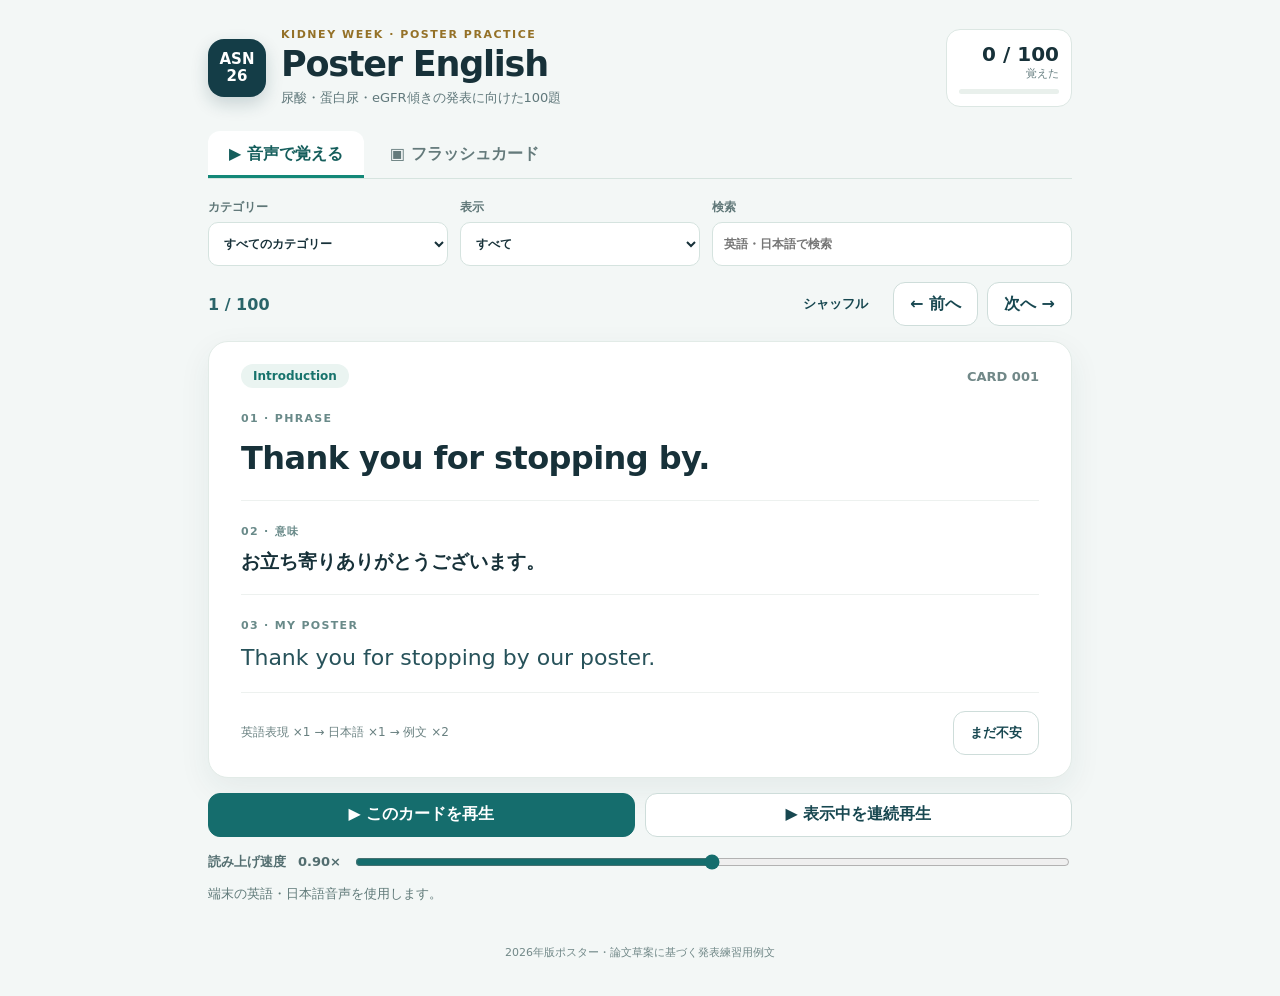
==== asn-poster-2026/www/index.html @ 5c3e6dd9 "Add ASN 2026 poster English Android app and 100 cards" ====
<!doctype html>
<html lang="ja">
<head>
  <meta charset="utf-8">
  <meta name="viewport" content="width=device-width, initial-scale=1, viewport-fit=cover">
  <meta name="theme-color" content="#143d47">
  <meta name="description" content="ASN Kidney Week 2026のポスター発表に特化した英語表現100題">
  <title>ASN 2026 Poster Input</title>
  <link rel="icon" href="icon.svg" type="image/svg+xml">
  <link rel="manifest" href="manifest.webmanifest">
  <link rel="stylesheet" href="styles.css">
  <script src="cards-data.js" defer></script>
  <script src="study-core.js" defer></script>
  <script src="app.js" defer></script>
</head>
<body>
  <div class="shell">
    <header class="masthead">
      <div class="identity"><span class="seal" aria-hidden="true">ASN<br>26</span><div><p class="eyebrow">KIDNEY WEEK · POSTER PRACTICE</p><h1>Poster English</h1><p class="subtitle">尿酸・蛋白尿・eGFR傾きの発表に向けた100題</p></div></div>
      <div class="progress" aria-live="polite"><strong id="progressText">0 / 100</strong><span>覚えた</span><div class="progress-track"><div id="progressFill"></div></div></div>
    </header>
    <nav class="tabs" aria-label="学習モード">
      <button type="button" class="tab active" id="listenTab" aria-selected="true">▶ 音声で覚える</button>
      <button type="button" class="tab" id="flashTab" aria-selected="false">▣ フラッシュカード</button>
    </nav>
    <main>
      <section class="filters" aria-label="絞り込み">
        <label>カテゴリー<select id="category"><option value="all">すべてのカテゴリー</option></select></label>
        <label>表示<select id="status"><option value="all">すべて</option><option value="unlearned">まだ不安</option><option value="learned">覚えた</option></select></label>
        <label class="search-label">検索<input id="search" type="search" placeholder="英語・日本語で検索" autocomplete="off"></label>
      </section>
      <div class="workbar">
        <span id="position" aria-live="polite">1 / 100</span>
        <button type="button" id="shuffle" class="quiet" aria-pressed="false">シャッフル</button>
        <button type="button" id="previous" aria-label="前のカード">← 前へ</button>
        <button type="button" id="next" aria-label="次のカード">次へ →</button>
      </div>
      <section id="listenPanel" aria-label="音声カード">
        <article class="study-card" id="studyCard">
          <div class="card-meta"><span class="pill" id="listenCategory"></span><span id="listenNumber"></span></div>
          <div class="item"><span class="step">01 · PHRASE</span><p class="expression" id="phrase"></p></div>
          <div class="item"><span class="step">02 · 意味</span><p class="translation" id="japanese"></p></div>
          <div class="item"><span class="step">03 · MY POSTER</span><p class="example" id="example"></p></div>
          <div class="card-footer"><span>英語表現 ×1 → 日本語 ×1 → 例文 ×2</span><button type="button" id="learnButton" class="mark">まだ不安</button></div>
        </article>
        <div class="playbar"><button type="button" id="playOne" class="primary">▶ このカードを再生</button><button type="button" id="playAll">▶ 表示中を連続再生</button><button type="button" id="stop" hidden>■ 停止</button></div>
        <label class="speed-label">読み上げ速度 <span id="rateLabel">0.90×</span><input type="range" id="rate" min="0.65" max="1.15" step="0.05" value="0.90"></label>
        <p class="play-status" id="playStatus" role="status" aria-live="polite">端末の英語・日本語音声を使用します。</p>
      </section>
      <section id="flashPanel" aria-label="フラッシュカード" hidden>
        <div class="flash-options"><label>表面<select id="flashDirection"><option value="ja">日本語 → 英語</option><option value="en">英語 → 日本語</option></select></label><span>カードをタップして答えを表示</span></div>
        <button type="button" class="flash-card" id="flip" aria-label="答えを表示"><span class="card-meta"><span class="pill" id="flashCategory"></span><span id="flashNumber"></span></span><span class="flash-label" id="flashPromptLabel"></span><strong class="flash-prompt" id="flashPrompt"></strong><span class="flash-answer" id="flashAnswer" hidden></span><span class="flash-hint" id="flashHint">タップして答えを見る ↗</span></button>
        <div class="flash-actions"><button type="button" id="flashPlay">▶ 音声を再生</button><button type="button" id="flashLearn" class="mark">まだ不安</button><button type="button" id="flashNext" class="primary">次のカード →</button></div>
      </section>
      <p id="empty" class="empty" hidden>該当するカードがありません。絞り込みを変更してください。</p>
    </main>
    <footer>2026年版ポスター・論文草案に基づく発表練習用例文</footer>
  </div>
</body>
</html>
---- asn-poster-2026/www/styles.css ----
:root {
  font-family: system-ui, -apple-system, "Segoe UI", sans-serif;
  color: #173139;
  background: #f3f7f6;
  font-size: 16px;
}
* { box-sizing: border-box; }
body { margin: 0; }
button, input, select { font: inherit; }
button {
  cursor: pointer; border: 1px solid #ceddda; border-radius: 12px;
  background: #fff; color: #174750; min-height: 44px;
  padding: 10px 16px; font-weight: 700;
}
button:focus-visible, input:focus-visible, select:focus-visible { outline: 3px solid #dfb554; outline-offset: 2px; }
button:hover { border-color: #137b78; }
button:disabled { opacity: .45; cursor: not-allowed; }
[hidden] { display: none !important; }
.shell { max-width: 900px; margin: auto; padding: env(safe-area-inset-top) 18px calc(36px + env(safe-area-inset-bottom)); }
.masthead { display: flex; justify-content: space-between; align-items: center; gap: 18px; padding: 28px 0 24px; }
.identity { display: flex; align-items: center; gap: 15px; }
.seal { width: 58px; height: 58px; display: grid; place-content: center; text-align: center; border-radius: 16px; background: #143d47; color: #fff; font-size: 15px; font-weight: 900; line-height: 1.1; box-shadow: 0 7px 17px #123d4730; }
.eyebrow { font-size: 11px; color: #947127; letter-spacing: .14em; font-weight: 900; margin: 0 0 4px; }
h1 { margin: 0; font-size: clamp(25px, 5vw, 35px); line-height: 1.12; letter-spacing: -.035em; }
.subtitle { margin: 5px 0 0; font-size: 13px; color: #60787b; }
.progress { min-width: 126px; padding: 12px; border: 1px solid #dce7e3; background: #fff; border-radius: 14px; text-align: right; }
.progress strong { font-size: 20px; }
.progress span { font-size: 11px; color: #667e80; display: block; }
.progress-track { height: 5px; border-radius: 5px; background: #e9f0ec; margin-top: 8px; overflow: hidden; }
.progress-track > div { width: 0; height: 100%; background: #138878; }
.tabs { display: flex; border-bottom: 1px solid #d6e4df; gap: 5px; }
.tab { border: 0; border-radius: 12px 12px 0 0; background: transparent; color: #647a7b; padding: 13px 21px; }
.tab.active { background: #fff; color: #155e5c; box-shadow: inset 0 -3px #138878; }
.filters { display: grid; grid-template-columns: 1fr 1fr 1.5fr; gap: 12px; padding: 20px 0 16px; }
.filters label, .flash-options label { display: grid; gap: 6px; color: #5f7778; font-size: 12px; font-weight: 700; }
select, input[type=search] { width: 100%; min-height: 44px; border: 1px solid #d5e3df; border-radius: 10px; background: #fff; color: #173139; padding: 9px 11px; }
.workbar { display: flex; align-items: center; gap: 9px; margin-bottom: 15px; }
.workbar #position { font-weight: 800; margin-right: auto; color: #2a6469; }
.workbar .quiet { border: 0; background: transparent; font-size: 13px; }
.study-card, .flash-card { background: #fff; border: 1px solid #e2ebe7; border-radius: 20px; box-shadow: 0 11px 32px #23464b12; }
.study-card { padding: 22px clamp(19px, 4vw, 32px); }
.card-meta { display: flex; justify-content: space-between; align-items: center; color: #718888; font-size: 13px; font-weight: 750; }
.pill { background: #eaf4f1; color: #17736c; border-radius: 99px; padding: 5px 12px; font-size: 12px; }
.item { padding: 19px 0 18px; border-bottom: 1px solid #edf1ef; }
.step { font-size: 11px; font-weight: 900; letter-spacing: .12em; color: #698a89; }
.item p { margin: 9px 0 0; line-height: 1.46; }
.expression { font-size: clamp(23px, 4.2vw, 32px); font-weight: 760; letter-spacing: -.018em; }
.translation { font-size: 19px; font-weight: 650; }
.example { font-size: clamp(18px, 3vw, 22px); color: #27525a; }
.card-footer { display: flex; align-items: center; justify-content: space-between; gap: 12px; padding-top: 18px; }
.card-footer > span { font-size: 12px; color: #698080; }
.mark { flex: none; font-size: 13px; }
.mark.learned { background: #e2f5ed; border-color: #86cfab; color: #135c42; }
.playbar, .flash-actions { display: flex; gap: 10px; margin: 15px 0; }
.primary { background: #156d6d; border-color: #156d6d; color: #fff; }
.primary:hover { background: #105a5b; color: #fff; }
.playbar button { flex: 1; }
.speed-label { display: flex; align-items: center; gap: 12px; font-size: 13px; font-weight: 700; color: #536e70; }
.speed-label input { flex: 1; accent-color: #156d6d; }
.play-status { color: #607a79; min-height: 24px; font-size: 13px; }
.flash-options { display: flex; align-items: end; justify-content: space-between; gap: 10px; margin: 0 0 14px; color: #687e80; font-size: 12px; }
.flash-options label { min-width: 180px; }
.flash-card { width: 100%; min-height: 340px; display: flex; flex-direction: column; text-align: center; justify-content: flex-start; padding: 20px clamp(18px, 4vw, 32px); color: #173139; }
.flash-card > .card-meta { width: 100%; }
.flash-label { font-size: 12px; color: #758c8b; letter-spacing: .1em; margin-top: 50px; }
.flash-prompt { font-size: clamp(23px, 4vw, 31px); line-height: 1.4; margin: 12px auto 15px; max-width: 680px; }
.flash-answer { padding: 15px 0; border-top: 1px solid #e6efeb; width: 100%; font-size: 19px; line-height: 1.6; color: #235b5b; white-space: pre-line; }
.flash-hint { margin-top: auto; color: #55797a; font-size: 13px; }
.flash-actions > * { flex: 1; }
.empty { text-align: center; background: #fff; padding: 36px; border-radius: 16px; color: #657a7c; }
footer { font-size: 11px; color: #718888; margin-top: 36px; text-align: center; }
@media (max-width: 650px) {
  .shell { padding-left: 12px; padding-right: 12px; }
  .masthead { align-items: flex-start; }
  .seal { width: 46px; height: 46px; font-size: 12px; }
  .identity { gap: 9px; }
  .progress { min-width: 92px; padding: 9px; }
  .progress strong { font-size: 15px; }
  .subtitle { font-size: 11px; }
  .filters { grid-template-columns: 1fr 1fr; }
  .search-label { grid-column: 1 / -1; }
  .workbar { flex-wrap: wrap; }
  .workbar #position { flex: 1; }
  .workbar #previous, .workbar #next { order: 2; flex: 1; }
  .card-footer { align-items: flex-start; flex-direction: column; }
  .playbar, .flash-actions { flex-wrap: wrap; }
  .playbar button, .flash-actions button { min-width: calc(50% - 5px); }
  .flash-options > span { max-width: 135px; }
  .tab { flex: 1; padding: 12px 5px; font-size: 13px; }
}
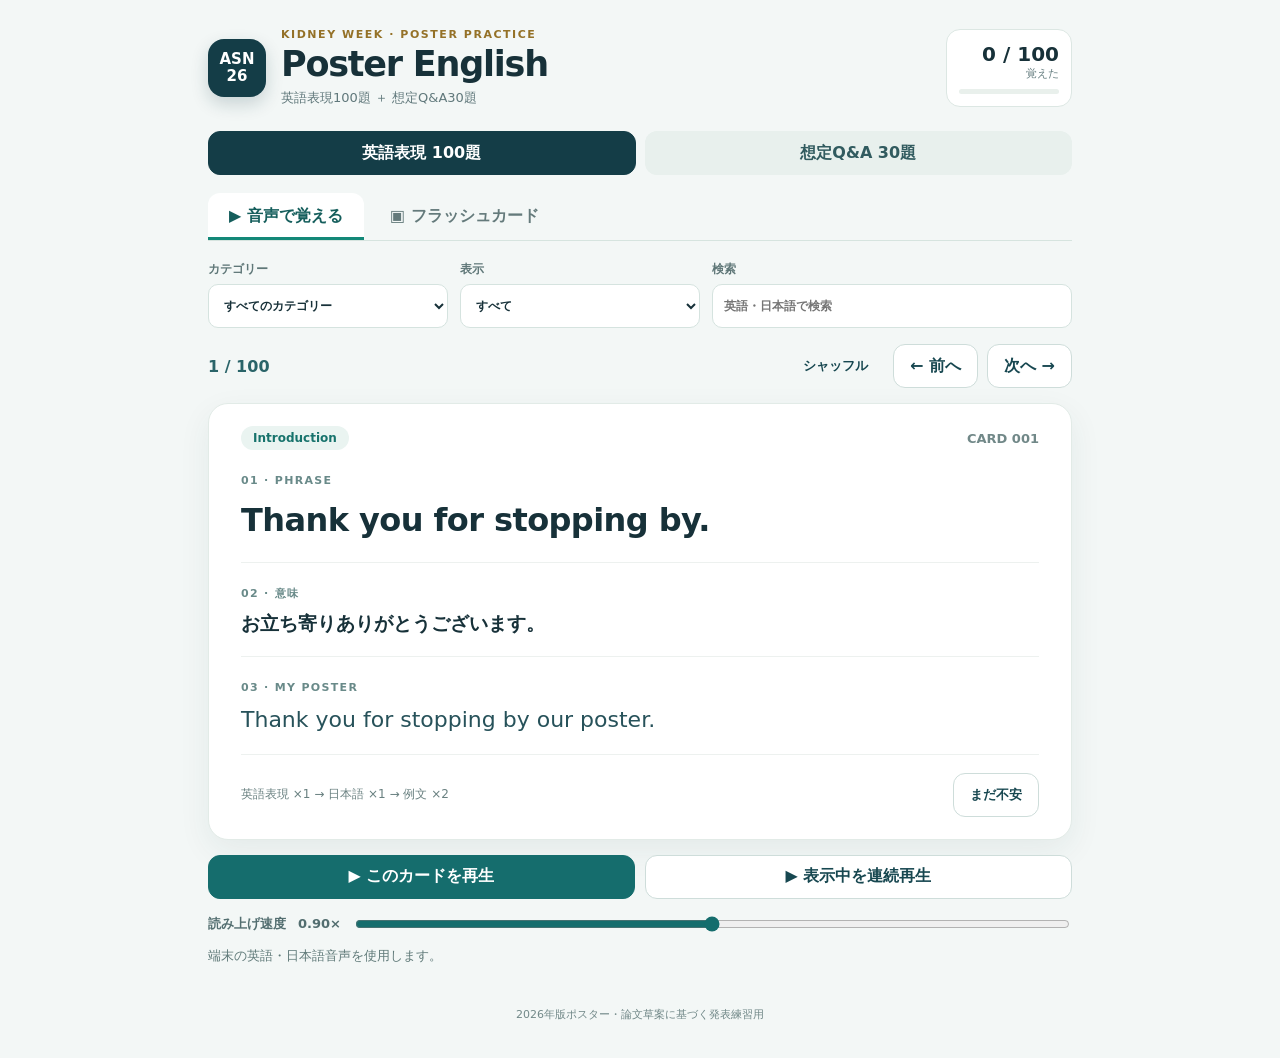
==== commit eb2e874f: "Add 30 English poster Q&A cards with audio and flashcards" ====
--- a/asn-poster-2026/www/index.html
+++ b/asn-poster-2026/www/index.html
@@ -4,21 +4,26 @@
   <meta charset="utf-8">
   <meta name="viewport" content="width=device-width, initial-scale=1, viewport-fit=cover">
   <meta name="theme-color" content="#143d47">
-  <meta name="description" content="ASN Kidney Week 2026のポスター発表に特化した英語表現100題">
+  <meta name="description" content="ASN Kidney Week 2026のポスター発表向け英語表現100題と想定Q&A30題">
   <title>ASN 2026 Poster Input</title>
   <link rel="icon" href="icon.svg" type="image/svg+xml">
   <link rel="manifest" href="manifest.webmanifest">
   <link rel="stylesheet" href="styles.css">
   <script src="cards-data.js" defer></script>
+  <script src="qa-data.js" defer></script>
   <script src="study-core.js" defer></script>
   <script src="app.js" defer></script>
 </head>
 <body>
   <div class="shell">
     <header class="masthead">
-      <div class="identity"><span class="seal" aria-hidden="true">ASN<br>26</span><div><p class="eyebrow">KIDNEY WEEK · POSTER PRACTICE</p><h1>Poster English</h1><p class="subtitle">尿酸・蛋白尿・eGFR傾きの発表に向けた100題</p></div></div>
+      <div class="identity"><span class="seal" aria-hidden="true">ASN<br>26</span><div><p class="eyebrow">KIDNEY WEEK · POSTER PRACTICE</p><h1>Poster English</h1><p class="subtitle">英語表現100題 ＋ 想定Q&amp;A30題</p></div></div>
       <div class="progress" aria-live="polite"><strong id="progressText">0 / 100</strong><span>覚えた</span><div class="progress-track"><div id="progressFill"></div></div></div>
     </header>
+    <div class="deck-switch" role="group" aria-label="学習内容">
+      <button type="button" id="phrasesDeck" class="deck-choice selected" aria-pressed="true">英語表現 100題</button>
+      <button type="button" id="qaDeck" class="deck-choice" aria-pressed="false">想定Q&amp;A 30題</button>
+    </div>
     <nav class="tabs" aria-label="学習モード">
       <button type="button" class="tab active" id="listenTab" aria-selected="true">▶ 音声で覚える</button>
       <button type="button" class="tab" id="flashTab" aria-selected="false">▣ フラッシュカード</button>
@@ -38,23 +43,23 @@
       <section id="listenPanel" aria-label="音声カード">
         <article class="study-card" id="studyCard">
           <div class="card-meta"><span class="pill" id="listenCategory"></span><span id="listenNumber"></span></div>
-          <div class="item"><span class="step">01 · PHRASE</span><p class="expression" id="phrase"></p></div>
-          <div class="item"><span class="step">02 · 意味</span><p class="translation" id="japanese"></p></div>
-          <div class="item"><span class="step">03 · MY POSTER</span><p class="example" id="example"></p></div>
-          <div class="card-footer"><span>英語表現 ×1 → 日本語 ×1 → 例文 ×2</span><button type="button" id="learnButton" class="mark">まだ不安</button></div>
+          <div class="item"><span class="step" id="phraseLabel">01 · PHRASE</span><p class="expression" id="phrase"></p></div>
+          <div class="item" id="japaneseItem"><span class="step">02 · 意味</span><p class="translation" id="japanese"></p></div>
+          <div class="item"><span class="step" id="exampleLabel">03 · MY POSTER</span><p class="example" id="example"></p></div>
+          <div class="card-footer"><span id="sequenceLabel">英語表現 ×1 → 日本語 ×1 → 例文 ×2</span><button type="button" id="learnButton" class="mark">まだ不安</button></div>
         </article>
         <div class="playbar"><button type="button" id="playOne" class="primary">▶ このカードを再生</button><button type="button" id="playAll">▶ 表示中を連続再生</button><button type="button" id="stop" hidden>■ 停止</button></div>
         <label class="speed-label">読み上げ速度 <span id="rateLabel">0.90×</span><input type="range" id="rate" min="0.65" max="1.15" step="0.05" value="0.90"></label>
         <p class="play-status" id="playStatus" role="status" aria-live="polite">端末の英語・日本語音声を使用します。</p>
       </section>
       <section id="flashPanel" aria-label="フラッシュカード" hidden>
-        <div class="flash-options"><label>表面<select id="flashDirection"><option value="ja">日本語 → 英語</option><option value="en">英語 → 日本語</option></select></label><span>カードをタップして答えを表示</span></div>
+        <div class="flash-options"><label id="flashDirectionWrap">表面<select id="flashDirection"><option value="ja">日本語 → 英語</option><option value="en">英語 → 日本語</option></select></label><span>カードをタップして答えを表示</span></div>
         <button type="button" class="flash-card" id="flip" aria-label="答えを表示"><span class="card-meta"><span class="pill" id="flashCategory"></span><span id="flashNumber"></span></span><span class="flash-label" id="flashPromptLabel"></span><strong class="flash-prompt" id="flashPrompt"></strong><span class="flash-answer" id="flashAnswer" hidden></span><span class="flash-hint" id="flashHint">タップして答えを見る ↗</span></button>
         <div class="flash-actions"><button type="button" id="flashPlay">▶ 音声を再生</button><button type="button" id="flashLearn" class="mark">まだ不安</button><button type="button" id="flashNext" class="primary">次のカード →</button></div>
       </section>
       <p id="empty" class="empty" hidden>該当するカードがありません。絞り込みを変更してください。</p>
     </main>
-    <footer>2026年版ポスター・論文草案に基づく発表練習用例文</footer>
+    <footer>2026年版ポスター・論文草案に基づく発表練習用</footer>
   </div>
 </body>
 </html>
--- a/asn-poster-2026/www/styles.css
+++ b/asn-poster-2026/www/styles.css
@@ -28,6 +28,9 @@
 .progress span { font-size: 11px; color: #667e80; display: block; }
 .progress-track { height: 5px; border-radius: 5px; background: #e9f0ec; margin-top: 8px; overflow: hidden; }
 .progress-track > div { width: 0; height: 100%; background: #138878; }
+.deck-switch { display: flex; gap: 9px; padding: 0 0 18px; }
+.deck-choice { flex: 1; text-align: center; background: #e8f0ed; color: #315b5f; border-color: transparent; }
+.deck-choice.selected { background: #143d47; border-color: #143d47; color: #fff; }
 .tabs { display: flex; border-bottom: 1px solid #d6e4df; gap: 5px; }
 .tab { border: 0; border-radius: 12px 12px 0 0; background: transparent; color: #647a7b; padding: 13px 21px; }
 .tab.active { background: #fff; color: #155e5c; box-shadow: inset 0 -3px #138878; }
@@ -87,4 +90,5 @@
   .playbar button, .flash-actions button { min-width: calc(50% - 5px); }
   .flash-options > span { max-width: 135px; }
   .tab { flex: 1; padding: 12px 5px; font-size: 13px; }
+  .deck-choice { padding: 9px 5px; font-size: 13px; }
 }
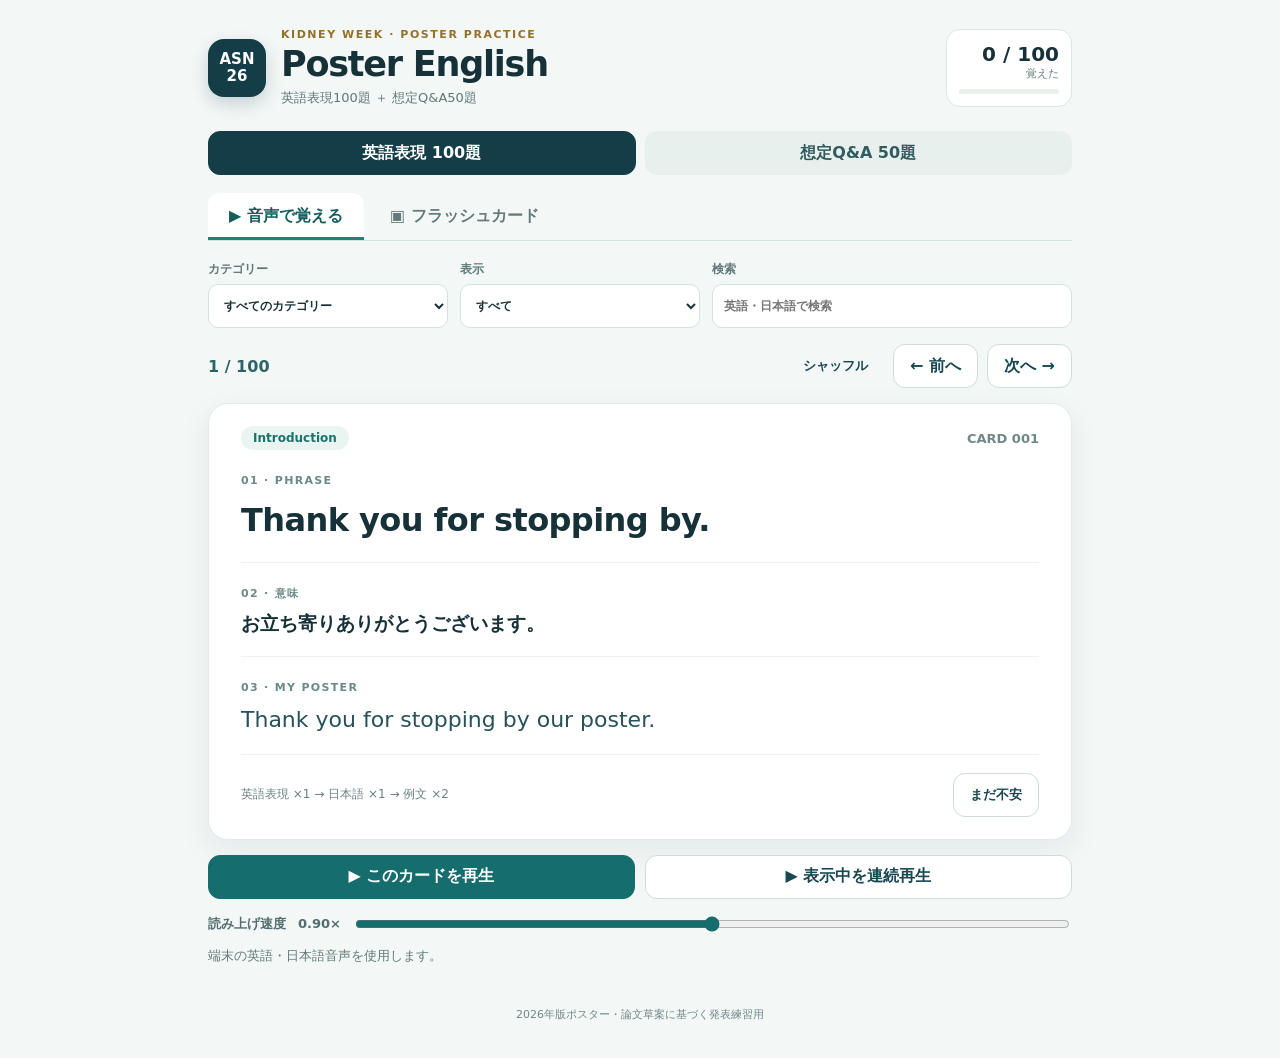
==== commit 044caa2a: "Rewrite all poster Q&A into 50 cards with 35 discussion questions" ====
--- a/asn-poster-2026/www/index.html
+++ b/asn-poster-2026/www/index.html
@@ -4,7 +4,7 @@
   <meta charset="utf-8">
   <meta name="viewport" content="width=device-width, initial-scale=1, viewport-fit=cover">
   <meta name="theme-color" content="#143d47">
-  <meta name="description" content="ASN Kidney Week 2026のポスター発表向け英語表現100題と想定Q&A30題">
+  <meta name="description" content="ASN Kidney Week 2026のポスター発表向け英語表現100題と想定Q&A50題">
   <title>ASN 2026 Poster Input</title>
   <link rel="icon" href="icon.svg" type="image/svg+xml">
   <link rel="manifest" href="manifest.webmanifest">
@@ -17,12 +17,12 @@
 <body>
   <div class="shell">
     <header class="masthead">
-      <div class="identity"><span class="seal" aria-hidden="true">ASN<br>26</span><div><p class="eyebrow">KIDNEY WEEK · POSTER PRACTICE</p><h1>Poster English</h1><p class="subtitle">英語表現100題 ＋ 想定Q&amp;A30題</p></div></div>
+      <div class="identity"><span class="seal" aria-hidden="true">ASN<br>26</span><div><p class="eyebrow">KIDNEY WEEK · POSTER PRACTICE</p><h1>Poster English</h1><p class="subtitle">英語表現100題 ＋ 想定Q&amp;A50題</p></div></div>
       <div class="progress" aria-live="polite"><strong id="progressText">0 / 100</strong><span>覚えた</span><div class="progress-track"><div id="progressFill"></div></div></div>
     </header>
     <div class="deck-switch" role="group" aria-label="学習内容">
       <button type="button" id="phrasesDeck" class="deck-choice selected" aria-pressed="true">英語表現 100題</button>
-      <button type="button" id="qaDeck" class="deck-choice" aria-pressed="false">想定Q&amp;A 30題</button>
+      <button type="button" id="qaDeck" class="deck-choice" aria-pressed="false">想定Q&amp;A 50題</button>
     </div>
     <nav class="tabs" aria-label="学習モード">
       <button type="button" class="tab active" id="listenTab" aria-selected="true">▶ 音声で覚える</button>
